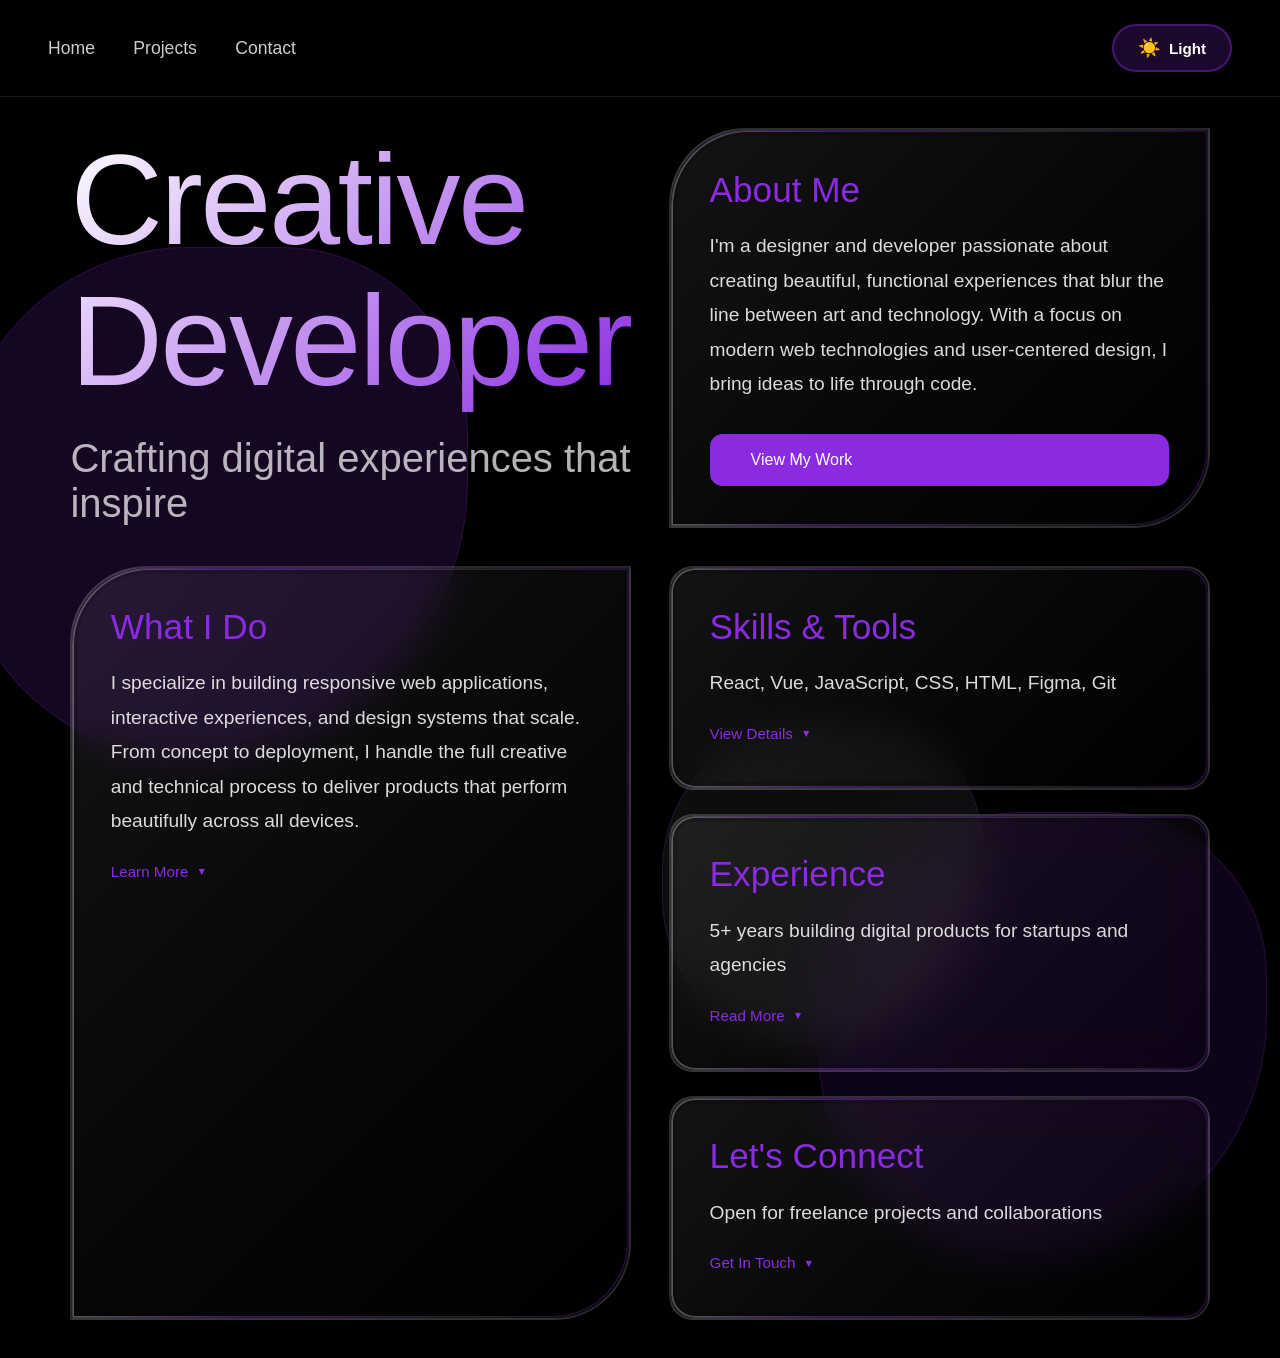
==== index.html @ 884b03e9 "Updates on contact page" ====
<!DOCTYPE html>
<html lang="en">
<head>
    <meta charset="UTF-8">
    <meta name="viewport" content="width=device-width, initial-scale=1.0">
    <title>Home - Portfolio</title>
    <link rel="stylesheet" href="content/style.css">
</head>
<body>
    <!-- Navigation Bar -->
    <nav>
        <div class="nav-container">
            <ul class="nav-links">
                <li><a href="./index.html">Home</a></li>
                <li><a href="./projects.html">Projects</a></li>
                <li><a href="./contact.html">Contact</a></li>
            </ul>
            <button class="mode-toggle" onclick="toggleMode()">
                <span class="mode-icon" id="mode-icon">☀️</span>
                <span id="mode-text">Light</span>
            </button>
        </div>
    </nav>

    <!-- Main Container -->
    <div class="container">
        <section class="hero">
            <!-- Animated Glass Blobs -->
            <div class="glass-blob blob-1"></div>
            <div class="glass-blob blob-2"></div>
            <div class="glass-blob blob-3"></div>

            <!-- Home Content Grid -->
            <div class="content">
                <!-- Top Left: Title Section -->
                <div class="title-section">
                    <h1>Creative Developer</h1>
                    <p class="subtitle">Crafting digital experiences that inspire</p>
                </div>

                <!-- Top Right: About Card -->
                <div class="glass-card card-1">
                    <h3>About Me</h3>
                    <p>I'm a designer and developer passionate about creating beautiful, functional experiences that blur the line between art and technology. With a focus on modern web technologies and user-centered design, I bring ideas to life through code.</p>
                    <a href="/projects.html" class="cta-button">View My Work</a>
                </div>

                <!-- Bottom Left: What I Do Card -->
                <div class="glass-card card-2">
                    <h3>What I Do</h3>
                    <p>I specialize in building responsive web applications, interactive experiences, and design systems that scale. From concept to deployment, I handle the full creative and technical process to deliver products that perform beautifully across all devices.</p>
                    <button class="dropdown-toggle" onclick="toggleDropdown(this)">Learn More</button>
                    <div class="dropdown-content">
                        <p>My approach combines cutting-edge frontend frameworks, performance optimization, and accessibility best practices. I work with React, Vue, and vanilla JavaScript to create experiences that are both delightful and maintainable.</p>
                    </div>
                </div>

                <!-- Bottom Right: Stacked Cards -->
                <div class="card-stack">
                    <!-- Skills Card -->
                    <div class="glass-card">
                        <h3>Skills & Tools</h3>
                        <p>React, Vue, JavaScript, CSS, HTML, Figma, Git</p>
                        <button class="dropdown-toggle" onclick="toggleDropdown(this)">View Details</button>
                        <div class="dropdown-content">
                            <p>I'm proficient in modern JavaScript frameworks, responsive design, animation libraries, version control, and design tools. I stay current with web standards and continuously explore emerging technologies to deliver cutting-edge solutions.</p>
                        </div>
                    </div>

                    <!-- Experience Card -->
                    <div class="glass-card">
                        <h3>Experience</h3>
                        <p>5+ years building digital products for startups and agencies</p>
                        <button class="dropdown-toggle" onclick="toggleDropdown(this)">Read More</button>
                        <div class="dropdown-content">
                            <p>I've collaborated with cross-functional teams to ship products used by thousands of users. My experience spans e-commerce platforms, SaaS applications, marketing websites, and interactive installations.</p>
                        </div>
                    </div>

                    <!-- Connect Card -->
                    <div class="glass-card">
                        <h3>Let's Connect</h3>
                        <p>Open for freelance projects and collaborations</p>
                        <button class="dropdown-toggle" onclick="toggleDropdown(this)">Get In Touch</button>
                        <div class="dropdown-content">
                            <p>Whether you have a project in mind, need consulting, or just want to chat about web development and design, I'd love to hear from you. Drop me a message and let's create something amazing together.</p>
                        </div>
                    </div>
                </div>
            </div>
        </section>
    </div>

    <!-- JavaScript -->
    <script>
        // Dropdown toggle functionality
        function toggleDropdown(button) {
            button.classList.toggle('active');
            button.nextElementSibling.classList.toggle('active');
        }

        // Light/Dark mode toggle
        function toggleMode() {
            document.body.classList.toggle('light-mode');
            const modeText = document.getElementById('mode-text');
            const modeIcon = document.getElementById('mode-icon');
            
            if (document.body.classList.contains('light-mode')) {
                modeText.textContent = 'Dark';
                modeIcon.textContent = '🌙';
            } else {
                modeText.textContent = 'Light';
                modeIcon.textContent = '☀️';
            }
        }
    </script>
</body>
</html>
---- content/style.css ----
/* ===================================
   PORTFOLIO GLASS EFFECT STYLESHEET
   Created: January 2026
   =================================== */

/* ===================================
   1. RESET & BASE STYLES
   =================================== */

* {
    margin: 0;
    padding: 0;
    box-sizing: border-box;
}

body {
    font-family: -apple-system, BlinkMacSystemFont, 'Segoe UI', sans-serif;
    background: #000;
    color: #fff;
    overflow-x: hidden;
    min-height: 100vh;
    transition: background 0.3s ease, color 0.3s ease;
}

body.light-mode {
    background: #f5f5f5;
    color: #1a1a1a;
}

/* ===================================
   2. NAVIGATION BAR (SHARED)
   =================================== */

nav {
    position: fixed;
    top: 0;
    left: 0;
    right: 0;
    z-index: 1000;
    background: rgba(0, 0, 0, 0.8);
    backdrop-filter: blur(20px);
    -webkit-backdrop-filter: blur(20px);
    border-bottom: 1px solid rgba(255, 255, 255, 0.1);
    padding: clamp(0.8rem, 2vw, 1.5rem) clamp(1.5rem, 4vw, 3rem);
    transition: all 0.3s ease;
}

body.light-mode nav {
    background: rgba(255, 255, 255, 0.9);
    border-bottom: 1px solid rgba(0, 0, 0, 0.1);
}

.nav-container {
    max-width: 1400px;
    margin: 0 auto;
    display: flex;
    justify-content: space-between;
    align-items: center;
}

.nav-links {
    display: flex;
    gap: clamp(1.5rem, 3vw, 3rem);
    list-style: none;
}

.nav-links a {
    color: rgba(255, 255, 255, 0.8);
    text-decoration: none;
    font-size: clamp(0.9rem, 1.5vw, 1.1rem);
    font-weight: 500;
    position: relative;
    transition: color 0.3s ease;
}

body.light-mode .nav-links a {
    color: rgba(0, 0, 0, 0.7);
}

.nav-links a:hover {
    color: #fff;
}

body.light-mode .nav-links a:hover {
    color: #8a2be2;
}

/* Nav Link Underline Effect */
.nav-links a::after {
    content: '';
    position: absolute;
    bottom: -5px;
    left: 0;
    width: 0;
    height: 2px;
    background: #8a2be2;
    transition: width 0.3s ease;
}

.nav-links a:hover::after,
.nav-links a.active::after {
    width: 100%;

}

/*.nav-links a.active {
    background: #8a2be2;
    
}*/

/* Mode Toggle Button */
.mode-toggle {
    background: rgba(138, 43, 226, 0.2);
    border: 2px solid rgba(138, 43, 226, 0.4);
    color: #fff;
    padding: clamp(0.5rem, 1.2vw, 0.7rem) clamp(1rem, 2.5vw, 1.5rem);
    border-radius: clamp(1.5rem, 3vw, 2rem);
    cursor: pointer;
    font-size: clamp(0.85rem, 1.3vw, 0.95rem);
    font-weight: 600;
    transition: all 0.3s ease;
    display: flex;
    align-items: center;
    gap: 0.5rem;
}

body.light-mode .mode-toggle {
    background: rgba(138, 43, 226, 0.15);
    border: 2px solid rgba(138, 43, 226, 0.3);
    color: #1a1a1a;
}

.mode-toggle:hover {
    background: #8a2be2;
    border-color: #8a2be2;
    color: #fff;
    transform: scale(1.05);
    box-shadow: 0 4px 15px rgba(138, 43, 226, 0.4);
}

body.light-mode .mode-toggle:hover {
    color: #fff;
}

.mode-icon {
    font-size: 1.2em;
}

/* ===================================
   3. CONTAINER & LAYOUT (SHARED)
   =================================== */

.container {
    max-width: 95vw;
    margin: 0 auto;
    padding: 3vw;
    padding-top: clamp(5rem, 10vw, 8rem);
}

.hero {
    position: relative;
    min-height: 100vh;
    display: flex;
    align-items: center;
    justify-content: center;
}

/* ===================================
   4. GLASS BLOBS (SHARED BACKGROUND)
   =================================== */

.glass-blob {
    position: absolute;
    background: rgba(138, 43, 226, 0.15);
    backdrop-filter: blur(40px);
    -webkit-backdrop-filter: blur(40px);
    border: 1px solid rgba(138, 43, 226, 0.2);
    border-radius: 50% 40% 60% 50%;
    animation: morph 20s ease-in-out infinite;
    z-index: 1;
    transition: background 0.3s ease;
}

body.light-mode .glass-blob {
    background: rgba(138, 43, 226, 0.08);
    border: 1px solid rgba(138, 43, 226, 0.15);
}

.blob-1 {
    width: 40vw;
    height: 40vw;
    top: 10%;
    left: -10%;
    animation-delay: 0s;
}

.blob-2 {
    width: 35vw;
    height: 35vw;
    bottom: 5%;
    right: -5%;
    animation-delay: -7s;
    background: rgba(138, 43, 226, 0.1);
}

.blob-3 {
    width: 25vw;
    height: 25vw;
    top: 50%;
    right: 20%;
    animation-delay: -14s;
    background: rgba(255, 255, 255, 0.05);
}

@keyframes morph {

    0%,
    100% {
        border-radius: 50% 40% 60% 50%;
        transform: translate(0, 0) rotate(0deg);
    }

    25% {
        border-radius: 40% 60% 50% 60%;
        transform: translate(2vw, 2vh) rotate(90deg);
    }

    50% {
        border-radius: 60% 50% 40% 50%;
        transform: translate(-2vw, 2vh) rotate(180deg);
    }

    75% {
        border-radius: 50% 60% 50% 40%;
        transform: translate(-2vw, -2vh) rotate(270deg);
    }
}

/* ===================================
   5. INDEX PAGE SPECIFIC STYLES
   =================================== */

/* Grid Layout for Home Content */
.content {
    position: relative;
    z-index: 10;
    display: grid;
    grid-template-columns: 1fr 1fr;
    grid-template-rows: auto auto;
    gap: clamp(1.5rem, 3vw, 3rem);
    width: 100%;
    max-width: 1400px;
}

/* Title Section */
.title-section {
    grid-column: 1;
    grid-row: 1;
    display: flex;
    flex-direction: column;
    justify-content: center;
}

h1 {
    font-size: clamp(3.5rem, 10vw, 8rem);
    font-weight: 300;
    letter-spacing: -0.02em;
    margin-bottom: 1.5rem;
    background: linear-gradient(135deg, #fff 0%, #8a2be2 100%);
    -webkit-background-clip: text;
    -webkit-text-fill-color: transparent;
    background-clip: text;
    line-height: 1.1;
}

body.light-mode h1 {
    background: linear-gradient(135deg, #1a1a1a 0%, #8a2be2 100%);
    -webkit-background-clip: text;
    -webkit-text-fill-color: transparent;
    background-clip: text;
}

.subtitle {
    font-size: clamp(1.3rem, 3.5vw, 2.5rem);
    font-weight: 300;
    color: rgba(255, 255, 255, 0.7);
}

body.light-mode .subtitle {
    color: rgba(0, 0, 0, 0.6);
}

/* Card Positioning */
.card-1 {
    grid-column: 2;
    grid-row: 1 / 2;
    min-height: 400px;
    display: flex;
    flex-direction: column;
    justify-content: center;
}

.card-2 {
    grid-column: 1;
    grid-row: 2;
}

.card-stack {
    grid-column: 2;
    grid-row: 2;
    display: flex;
    flex-direction: column;
    gap: clamp(1rem, 2vw, 1.5rem);
}

/* Glass Card Styles */
.glass-card {
    background: linear-gradient(135deg,
            rgba(255, 255, 255, 0.08) 0%,
            rgba(255, 255, 255, 0.03) 50%,
            rgba(255, 255, 255, 0) 100%);
    backdrop-filter: blur(20px);
    -webkit-backdrop-filter: blur(20px);
    border: 2px solid rgba(255, 255, 255, 0.15);
    border-radius: clamp(1rem, 2vw, 1.5rem);
    padding: clamp(1.5rem, 3vw, 2.5rem);
    transition: all 0.3s ease;
    position: relative;
    overflow: hidden;
    box-shadow: inset 0 0 0 6px rgba(0, 0, 0, 0.15);
}

body.light-mode .glass-card {
    background: linear-gradient(135deg,
            rgba(0, 0, 0, 0.08) 0%,
            rgba(0, 0, 0, 0.03) 50%,
            rgba(0, 0, 0, 0) 100%);
    border: 2px solid rgba(0, 0, 0, 0.15);
    box-shadow: inset 0 0 0 6px rgba(255, 255, 255, 0.3);
}

/* Animated Border Effect */
.glass-card::before {
    content: '';
    position: absolute;
    inset: 0;
    border-radius: inherit;
    padding: 2px;
    background: linear-gradient(90deg,
            rgba(255, 255, 255, 0.5) 0%,
            rgba(138, 43, 226, 0.7) 15%,
            rgba(255, 255, 255, 0.2) 35%,
            rgba(138, 43, 226, 0.4) 50%,
            rgba(255, 255, 255, 0.1) 65%,
            rgba(138, 43, 226, 0.6) 85%,
            rgba(255, 255, 255, 0.5) 100%);
    background-size: 200% 100%;
    -webkit-mask:
        linear-gradient(#fff 0 0) content-box,
        linear-gradient(#fff 0 0);
    -webkit-mask-composite: xor;
    mask-composite: exclude;
    animation: borderMove 3s linear infinite, borderSmirk 4s ease-in-out infinite;
    opacity: 0.7;
    filter: blur(1px);
}

@keyframes borderMove {
    0% {
        background-position: 0% 0%;
    }

    100% {
        background-position: 200% 0%;
    }
}

@keyframes borderSmirk {

    0%,
    100% {
        opacity: 0.7;
        transform: scale(1);
    }

    50% {
        opacity: 0.9;
        transform: scale(1.005);
    }
}

/* Special Border Radius for Card 1 & 2 */
.card-1,
.card-2 {
    border-radius: 0;
}

.card-1 {
    border-top-left-radius: clamp(3rem, 6vw, 5rem);
    border-bottom-right-radius: clamp(3rem, 6vw, 5rem);
}

.card-2 {
    border-top-left-radius: clamp(3rem, 6vw, 5rem);
    border-bottom-right-radius: clamp(3rem, 6vw, 5rem);
}

.glass-card:hover {
    background: linear-gradient(135deg,
            rgba(255, 255, 255, 0.1) 0%,
            rgba(255, 255, 255, 0.05) 50%,
            rgba(255, 255, 255, 0.02) 100%);
    border-color: rgba(138, 43, 226, 0.4);
    transform: translateY(-2px);
}

.glass-card h3 {
    font-size: clamp(1.4rem, 3vw, 2.2rem);
    font-weight: 500;
    margin-bottom: 1.2rem;
    color: #8a2be2;
    position: relative;
    z-index: 1;
}

.glass-card p {
    font-size: clamp(1rem, 2vw, 1.2rem);
    line-height: 1.8;
    color: rgba(255, 255, 255, 0.85);
    margin-bottom: 1rem;
    position: relative;
    z-index: 1;
}

body.light-mode .glass-card p {
    color: rgba(0, 0, 0, 0.75);
}

/* Dropdown Toggle */
.dropdown-toggle {
    background: none;
    border: none;
    color: #8a2be2;
    cursor: pointer;
    font-size: clamp(0.85rem, 1.6vw, 0.95rem);
    font-weight: 500;
    padding: 0.5rem 0;
    display: flex;
    align-items: center;
    gap: 0.5rem;
    transition: all 0.3s ease;
}

.dropdown-toggle:hover {
    color: #fff;
}

.dropdown-toggle::after {
    content: '▼';
    font-size: 0.7em;
    transition: transform 0.3s ease;
}

.dropdown-toggle.active::after {
    transform: rotate(180deg);
}

/* Dropdown Content */
.dropdown-content {
    max-height: 0;
    overflow: hidden;
    transition: max-height 0.3s ease;
}

.dropdown-content.active {
    max-height: 500px;
}

.dropdown-content p {
    margin-top: 1rem;
    padding-top: 1rem;
    border-top: 1px solid rgba(255, 255, 255, 0.1);
    font-size: clamp(0.85rem, 1.6vw, 0.95rem);
}

/* CTA Button */
.cta-button {
    display: inline-block;
    padding: clamp(0.8rem, 2vw, 1rem) clamp(1.5rem, 4vw, 2.5rem);
    background: #8a2be2;
    color: #fff;
    text-decoration: none;
    border-radius: clamp(0.5rem, 1.5vw, 0.8rem);
    font-size: clamp(0.9rem, 1.8vw, 1rem);
    font-weight: 500;
    transition: all 0.3s ease;
    border: 1px solid rgba(138, 43, 226, 0.5);
    margin-top: 1rem;
}

.cta-button:hover {
    background: rgba(138, 43, 226, 0.8);
    transform: translateY(-2px);
    box-shadow: 0 10px 30px rgba(138, 43, 226, 0.3);
}

/* Staggered Animations */
.content>* {
    animation: fadeInUp 1s ease-out backwards;
}

.title-section {
    animation-delay: 0.2s;
}

.card-1 {
    animation-delay: 0.4s;
}

.card-2 {
    animation-delay: 0.6s;
}

.card-stack {
    animation-delay: 0.8s;
}

@keyframes fadeInUp {
    from {
        opacity: 0;
        transform: translateY(30px);
    }

    to {
        opacity: 1;
        transform: translateY(0);
    }
}

/* ===================================
   6. PROJECTS PAGE SPECIFIC STYLES
   =================================== */

.page-content {
    position: relative;
    z-index: 10;
    text-align: center;
    min-height: 80vh;
    display: flex;
    align-items: center;
    justify-content: center;
}

.page-content h2 {
    font-size: clamp(3rem, 8vw, 6rem);
    font-weight: 300;
    background: linear-gradient(135deg, #fff 0%, #8a2be2 100%);
    -webkit-background-clip: text;
    -webkit-text-fill-color: transparent;
    background-clip: text;
}

body.light-mode .page-content h2 {
    background: linear-gradient(135deg, #1a1a1a 0%, #8a2be2 100%);
    -webkit-background-clip: text;
    -webkit-text-fill-color: transparent;
    background-clip: text;
}

/* ===================================
   7. CONTACT PAGE SPECIFIC STYLES
   =================================== */
/* ===================================
   7. CONTACT PAGE SPECIFIC STYLES
   =================================== */

/* Contact Page Layout */
.page-content {
    position: relative;
    z-index: 10;
    width: 100%;
    max-width: 1200px;
}

/* Hide default "Coming Soon" when carousel is present */
.page-content h2 {
    font-size: clamp(3rem, 8vw, 6rem);
    font-weight: 300;
    background: linear-gradient(135deg, #fff 0%, #8a2be2 100%);
    -webkit-background-clip: text;
    -webkit-text-fill-color: transparent;
    background-clip: text;
    margin-bottom: 4rem;
}

body.light-mode .page-content h2 {
    background: linear-gradient(135deg, #1a1a1a 0%, #8a2be2 100%);
    -webkit-background-clip: text;
    -webkit-text-fill-color: transparent;
    background-clip: text;
}

/* Carousel Container */
.carousel {
    position: relative;
    width: 100%;
    max-width: 800px;
    height: clamp(400px, 50vh, 500px);
    margin: 0 auto;
    display: flex;
    align-items: center;
    justify-content: center;
}

/* Circular Icon Containers - Arranged in Circle */
.carousel>div[class^="contact-icon-"] {
    position: absolute;
    width: clamp(80px, 12vw, 120px);
    height: clamp(80px, 12vw, 120px);
    border-radius: 50%;
    cursor: pointer;
    transition: all 0.4s cubic-bezier(0.4, 0, 0.2, 1);
    z-index: 10;
}

/* Individual Icon Positions (Circular Layout) */
.contact-icon-github {
    top: 0;
    left: 50%;
    transform: translate(-50%, 0);
}

.contact-icon-instagram {
    top: 20%;
    right: 10%;
    transform: translate(0, 0);
}

.contact-icon-linkedin {
    bottom: 20%;
    right: 10%;
    transform: translate(0, 0);
}

.contact-icon-contact {
    bottom: 0;
    left: 50%;
    transform: translate(-50%, 0);
}

.contact-icon-gmail {
    top: 20%;
    left: 10%;
    transform: translate(0, 0);
}

/* Glass Circle for Each Icon */
.contact-icon-github,
.contact-icon-instagram,
.contact-icon-linkedin,
.contact-icon-contact,
.contact-icon-gmail {
    background: linear-gradient(135deg,
            rgba(255, 255, 255, 0.1) 0%,
            rgba(255, 255, 255, 0.05) 50%,
            rgba(255, 255, 255, 0) 100%);
    backdrop-filter: blur(20px);
    -webkit-backdrop-filter: blur(20px);
    border: 2px solid rgba(255, 255, 255, 0.2);
    box-shadow:
        inset 0 0 0 3px rgba(0, 0, 0, 0.1),
        0 8px 32px rgba(138, 43, 226, 0.2);
    display: flex;
    align-items: center;
    justify-content: center;
    font-size: clamp(2rem, 4vw, 3rem);
    position: relative;
    overflow: visible;
}

body.light-mode .contact-icon-github,
body.light-mode .contact-icon-instagram,
body.light-mode .contact-icon-linkedin,
body.light-mode .contact-icon-contact,
body.light-mode .contact-icon-gmail {
    background: linear-gradient(135deg,
            rgba(0, 0, 0, 0.1) 0%,
            rgba(0, 0, 0, 0.05) 50%,
            rgba(0, 0, 0, 0) 100%);
    border: 2px solid rgba(0, 0, 0, 0.2);
    box-shadow:
        inset 0 0 0 3px rgba(255, 255, 255, 0.3),
        0 8px 32px rgba(138, 43, 226, 0.15);
}

/* Animated Border for Icons */
.contact-icon-github::before,
.contact-icon-instagram::before,
.contact-icon-linkedin::before,
.contact-icon-contact::before,
.contact-icon-gmail::before {
    content: '';
    position: absolute;
    inset: -2px;
    border-radius: 50%;
    padding: 2px;
    background: linear-gradient(90deg,
            rgba(255, 255, 255, 0.5) 0%,
            rgba(138, 43, 226, 0.8) 25%,
            rgba(255, 255, 255, 0.3) 50%,
            rgba(138, 43, 226, 0.8) 75%,
            rgba(255, 255, 255, 0.5) 100%);
    background-size: 200% 100%;
    -webkit-mask:
        linear-gradient(#fff 0 0) content-box,
        linear-gradient(#fff 0 0);
    -webkit-mask-composite: xor;
    mask-composite: exclude;
    animation: borderMove 3s linear infinite;
    opacity: 0;
    transition: opacity 0.3s ease;
}

/* Show animated border on hover */
.contact-icon-github:hover::before,
.contact-icon-instagram:hover::before,
.contact-icon-linkedin:hover::before,
.contact-icon-contact:hover::before,
.contact-icon-gmail:hover::before {
    opacity: 1;
}

/* Hover Effects */
.contact-icon-github:hover,
.contact-icon-instagram:hover,
.contact-icon-linkedin:hover,
.contact-icon-contact:hover,
.contact-icon-gmail:hover {
    transform: translate(-50%, 0) scale(1.15);
    box-shadow:
        inset 0 0 0 3px rgba(0, 0, 0, 0.15),
        0 12px 48px rgba(138, 43, 226, 0.4);
}

.contact-icon-instagram:hover,
.contact-icon-linkedin:hover,
.contact-icon-gmail:hover {
    transform: scale(1.15);
}

/* Active/Expanded State */
.contact-icon-github.active,
.contact-icon-instagram.active,
.contact-icon-linkedin.active,
.contact-icon-contact.active,
.contact-icon-gmail.active {
    transform: translate(-50%, 0) scale(1.2);
    z-index: 100;
}

.contact-icon-instagram.active,
.contact-icon-linkedin.active,
.contact-icon-gmail.active {
    transform: scale(1.2);
}

/* Fluid Blob Backgrounds */
.fluid-blob {
    position: absolute;
    border-radius: 50% 40% 60% 50%;
    filter: blur(60px);
    opacity: 0.3;
    pointer-events: none;
    animation: blobFloat 15s ease-in-out infinite;
    z-index: 0;
}

.fluid-blob.github {
    width: clamp(150px, 20vw, 250px);
    height: clamp(150px, 20vw, 250px);
    background: rgba(138, 43, 226, 0.4);
    top: -5%;
    left: 45%;
    animation-delay: 0s;
}

.fluid-blob.instagram {
    width: clamp(140px, 18vw, 220px);
    height: clamp(140px, 18vw, 220px);
    background: linear-gradient(45deg, rgba(138, 43, 226, 0.3), rgba(255, 0, 150, 0.3));
    top: 15%;
    right: 5%;
    animation-delay: -3s;
}

.fluid-blob.linkedin {
    width: clamp(140px, 18vw, 220px);
    height: clamp(140px, 18vw, 220px);
    background: rgba(0, 119, 181, 0.3);
    bottom: 15%;
    right: 5%;
    animation-delay: -6s;
}

.fluid-blob.contact {
    width: clamp(150px, 20vw, 250px);
    height: clamp(150px, 20vw, 250px);
    background: rgba(138, 43, 226, 0.4);
    bottom: -5%;
    left: 45%;
    animation-delay: -9s;
}

.fluid-blob.gmail {
    width: clamp(140px, 18vw, 220px);
    height: clamp(140px, 18vw, 220px);
    background: rgba(234, 67, 53, 0.3);
    top: 15%;
    left: 5%;
    animation-delay: -12s;
}

@keyframes blobFloat {

    0%,
    100% {
        border-radius: 50% 40% 60% 50%;
        transform: translate(0, 0) scale(1);
    }

    33% {
        border-radius: 40% 60% 50% 60%;
        transform: translate(2vw, 2vh) scale(1.1);
    }

    66% {
        border-radius: 60% 50% 40% 50%;
        transform: translate(-2vw, 1vh) scale(0.9);
    }
}

/* Contact Details Dropdown */
.contact-details {
    position: absolute;
    top: 120%;
    left: 50%;
    transform: translateX(-50%) translateY(-20px);
    background: linear-gradient(135deg,
            rgba(255, 255, 255, 0.12) 0%,
            rgba(255, 255, 255, 0.06) 50%,
            rgba(255, 255, 255, 0.02) 100%);
    backdrop-filter: blur(20px);
    -webkit-backdrop-filter: blur(20px);
    border: 2px solid rgba(255, 255, 255, 0.2);
    border-radius: clamp(1rem, 2vw, 1.5rem);
    padding: clamp(1rem, 2vw, 1.5rem);
    min-width: clamp(200px, 30vw, 300px);
    box-shadow:
        inset 0 0 0 4px rgba(0, 0, 0, 0.1),
        0 10px 40px rgba(0, 0, 0, 0.3);
    opacity: 0;
    pointer-events: none;
    transition: all 0.4s cubic-bezier(0.4, 0, 0.2, 1);
    z-index: 1000;
}

body.light-mode .contact-details {
    background: linear-gradient(135deg,
            rgba(0, 0, 0, 0.12) 0%,
            rgba(0, 0, 0, 0.06) 50%,
            rgba(0, 0, 0, 0.02) 100%);
    border: 2px solid rgba(0, 0, 0, 0.2);
    box-shadow:
        inset 0 0 0 4px rgba(255, 255, 255, 0.3),
        0 10px 40px rgba(0, 0, 0, 0.2);
}

.contact-details.active {
    opacity: 1;
    pointer-events: all;
    transform: translateX(-50%) translateY(0);
}

.contact-details h4 {
    font-size: clamp(1rem, 2vw, 1.3rem);
    color: #8a2be2;
    margin-bottom: 0.8rem;
    font-weight: 600;
}

.contact-details p {
    font-size: clamp(0.85rem, 1.5vw, 1rem);
    color: rgba(255, 255, 255, 0.8);
    margin-bottom: 0.5rem;
    word-break: break-word;
}

body.light-mode .contact-details p {
    color: rgba(0, 0, 0, 0.7);
}

.contact-details a {
    color: #8a2be2;
    text-decoration: none;
    transition: color 0.3s ease;
}

.contact-details a:hover {
    color: #fff;
}

body.light-mode .contact-details a:hover {
    color: #000;
}

/* Coming Soon State */
.contact-details.coming-soon {
    text-align: center;
}

.contact-details.coming-soon p {
    font-style: italic;
    color: rgba(255, 255, 255, 0.5);
}

body.light-mode .contact-details.coming-soon p {
    color: rgba(0, 0, 0, 0.4);
}

/* Responsive Design for Contact Page */
@media (max-width: 768px) {
    .carousel {
        height: clamp(350px, 45vh, 450px);
    }

    .contact-icon-github,
    .contact-icon-instagram,
    .contact-icon-linkedin,
    .contact-icon-contact,
    .contact-icon-gmail {
        width: clamp(70px, 15vw, 100px);
        height: clamp(70px, 15vw, 100px);
        font-size: clamp(1.5rem, 5vw, 2.5rem);
    }

    .contact-details {
        min-width: clamp(180px, 70vw, 280px);
    }

    .fluid-blob {
        filter: blur(40px);
    }
}

/* ===================================
   END OF CONTACT PAGE STYLES
   =================================== */

/* Contact page uses same .page-content styles as Projects */
/* Add custom contact styles here when building contact form */

/* ===================================
   8. RESPONSIVE DESIGN
   =================================== */

@media (max-width: 968px) {
    .content {
        grid-template-columns: 1fr;
        grid-template-rows: auto;
    }

    .title-section {
        grid-column: 1;
        grid-row: 1;
        text-align: center;
    }

    .card-1 {
        grid-column: 1;
        grid-row: 2;
    }

    .card-2 {
        grid-column: 1;
        grid-row: 3;
    }

    .card-stack {
        grid-column: 1;
        grid-row: 4;
    }

    .blob-1,
    .blob-2,
    .blob-3 {
        width: 60vw;
        height: 60vw;
    }
}

/* ===================================
   END OF STYLESHEET
   =================================== */
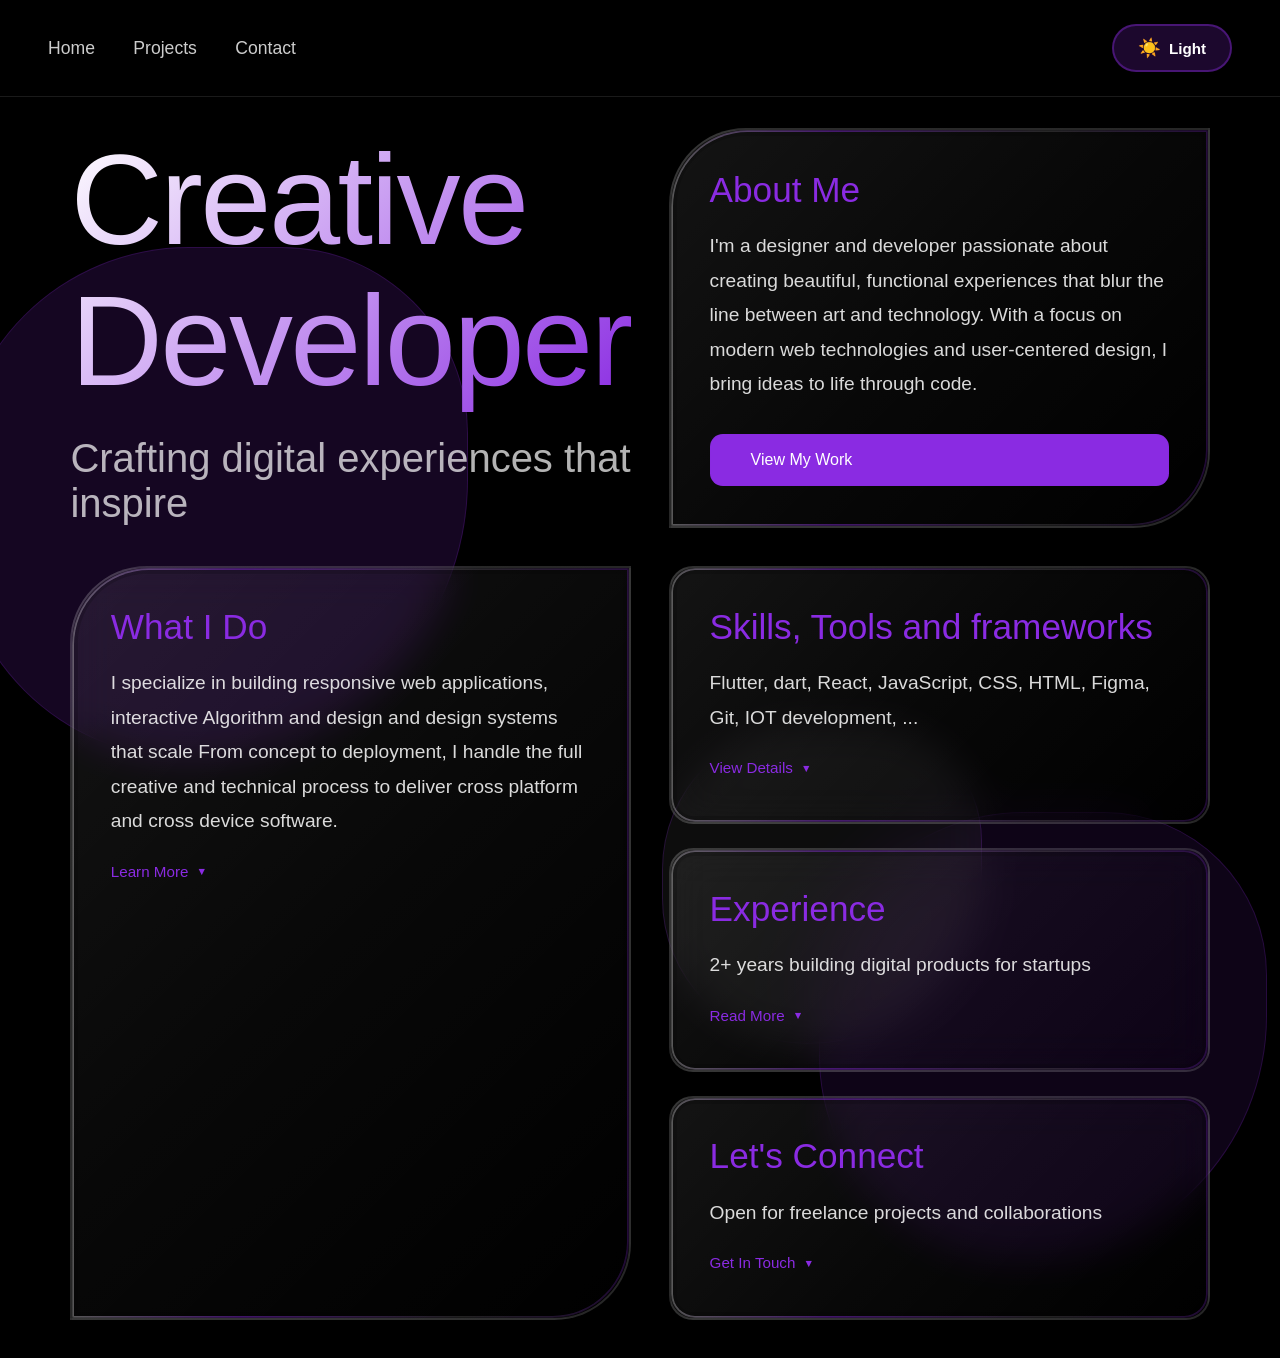
==== commit b71a829c: "rephabrish" ====
--- a/index.html
+++ b/index.html
@@ -7,7 +7,7 @@
     <link rel="stylesheet" href="content/style.css">
 </head>
 <body>
-    <!-- Navigation Bar -->
+
     <nav>
         <div class="nav-container">
             <ul class="nav-links">
@@ -22,62 +22,62 @@
         </div>
     </nav>
 
-    <!-- Main Container -->
+
     <div class="container">
         <section class="hero">
-            <!-- Animated Glass Blobs -->
+
             <div class="glass-blob blob-1"></div>
             <div class="glass-blob blob-2"></div>
             <div class="glass-blob blob-3"></div>
 
-            <!-- Home Content Grid -->
+
             <div class="content">
-                <!-- Top Left: Title Section -->
+
                 <div class="title-section">
                     <h1>Creative Developer</h1>
                     <p class="subtitle">Crafting digital experiences that inspire</p>
                 </div>
 
-                <!-- Top Right: About Card -->
+
                 <div class="glass-card card-1">
                     <h3>About Me</h3>
                     <p>I'm a designer and developer passionate about creating beautiful, functional experiences that blur the line between art and technology. With a focus on modern web technologies and user-centered design, I bring ideas to life through code.</p>
                     <a href="/projects.html" class="cta-button">View My Work</a>
                 </div>
 
-                <!-- Bottom Left: What I Do Card -->
+
                 <div class="glass-card card-2">
                     <h3>What I Do</h3>
-                    <p>I specialize in building responsive web applications, interactive experiences, and design systems that scale. From concept to deployment, I handle the full creative and technical process to deliver products that perform beautifully across all devices.</p>
+                    <p>I specialize in building responsive web applications, interactive Algorithm and design and design systems that scale From concept to deployment, I handle the full creative and technical process to deliver cross platform and cross device software.</p>
                     <button class="dropdown-toggle" onclick="toggleDropdown(this)">Learn More</button>
                     <div class="dropdown-content">
                         <p>My approach combines cutting-edge frontend frameworks, performance optimization, and accessibility best practices. I work with React, Vue, and vanilla JavaScript to create experiences that are both delightful and maintainable.</p>
                     </div>
                 </div>
 
-                <!-- Bottom Right: Stacked Cards -->
+
                 <div class="card-stack">
-                    <!-- Skills Card -->
+
                     <div class="glass-card">
-                        <h3>Skills & Tools</h3>
-                        <p>React, Vue, JavaScript, CSS, HTML, Figma, Git</p>
+                        <h3>Skills, Tools and frameworks</h3>
+                        <p>Flutter, dart, React, JavaScript, CSS, HTML, Figma, Git, IOT development, ...</p>
                         <button class="dropdown-toggle" onclick="toggleDropdown(this)">View Details</button>
                         <div class="dropdown-content">
                             <p>I'm proficient in modern JavaScript frameworks, responsive design, animation libraries, version control, and design tools. I stay current with web standards and continuously explore emerging technologies to deliver cutting-edge solutions.</p>
                         </div>
                     </div>
 
-                    <!-- Experience Card -->
+
                     <div class="glass-card">
                         <h3>Experience</h3>
-                        <p>5+ years building digital products for startups and agencies</p>
+                        <p>2+ years building digital products for startups </p>
                         <button class="dropdown-toggle" onclick="toggleDropdown(this)">Read More</button>
                         <div class="dropdown-content">
                             <p>I've collaborated with cross-functional teams to ship products used by thousands of users. My experience spans e-commerce platforms, SaaS applications, marketing websites, and interactive installations.</p>
                         </div>
                     </div>
 
-                    <!-- Connect Card -->
+
                     <div class="glass-card">
                         <h3>Let's Connect</h3>
                         <p>Open for freelance projects and collaborations</p>
@@ -91,15 +91,15 @@
         </section>
     </div>
 
-    <!-- JavaScript -->
+
     <script>
-        // Dropdown toggle functionality
+        
         function toggleDropdown(button) {
             button.classList.toggle('active');
             button.nextElementSibling.classList.toggle('active');
         }
 
-        // Light/Dark mode toggle
+        
         function toggleMode() {
             document.body.classList.toggle('light-mode');
             const modeText = document.getElementById('mode-text');
--- a/content/style.css
+++ b/content/style.css
@@ -235,6 +235,40 @@
         transform: translate(-2vw, -2vh) rotate(270deg);
     }
 }
+
+
+
+
+
+
+
+
+
+
+
+
+
+
+
+
+
+
+
+
+
+
+
+
+
+
+
+
+
+
+
+
+
+
 
 /* ===================================
    5. INDEX PAGE SPECIFIC STYLES
@@ -537,6 +571,57 @@
     }
 }
 
+
+
+
+
+
+
+
+
+
+
+
+
+
+
+
+
+
+
+
+
+
+
+
+
+
+
+
+
+
+
+
+
+
+
+
+
+
+
+
+
+
+
+
+
+
+
+
+
+
+
+
 /* ===================================
    6. PROJECTS PAGE SPECIFIC STYLES
    =================================== */
@@ -567,9 +652,49 @@
     background-clip: text;
 }
 
-/* ===================================
-   7. CONTACT PAGE SPECIFIC STYLES
-   =================================== */
+
+
+
+
+
+
+
+
+
+
+
+
+
+
+
+
+
+
+
+
+
+
+
+
+
+
+
+
+
+
+
+
+
+
+
+
+
+
+
+
+
+
+
 /* ===================================
    7. CONTACT PAGE SPECIFIC STYLES
    =================================== */
@@ -582,7 +707,6 @@
     max-width: 1200px;
 }
 
-/* Hide default "Coming Soon" when carousel is present */
 .page-content h2 {
     font-size: clamp(3rem, 8vw, 6rem);
     font-weight: 300;
@@ -591,6 +715,7 @@
     -webkit-text-fill-color: transparent;
     background-clip: text;
     margin-bottom: 4rem;
+    text-align: center;
 }
 
 body.light-mode .page-content h2 {
@@ -605,92 +730,152 @@
     position: relative;
     width: 100%;
     max-width: 800px;
-    height: clamp(400px, 50vh, 500px);
+    height: clamp(500px, 60vh, 600px);
     margin: 0 auto;
     display: flex;
     align-items: center;
     justify-content: center;
 }
 
-/* Circular Icon Containers - Arranged in Circle */
-.carousel>div[class^="contact-icon-"] {
-    position: absolute;
-    width: clamp(80px, 12vw, 120px);
-    height: clamp(80px, 12vw, 120px);
-    border-radius: 50%;
-    cursor: pointer;
-    transition: all 0.4s cubic-bezier(0.4, 0, 0.2, 1);
-    z-index: 10;
-}
-
-/* Individual Icon Positions (Circular Layout) */
-.contact-icon-github {
-    top: 0;
-    left: 50%;
-    transform: translate(-50%, 0);
-}
-
-.contact-icon-instagram {
-    top: 20%;
-    right: 10%;
-    transform: translate(0, 0);
-}
-
-.contact-icon-linkedin {
-    bottom: 20%;
-    right: 10%;
-    transform: translate(0, 0);
-}
-
-.contact-icon-contact {
-    bottom: 0;
-    left: 50%;
-    transform: translate(-50%, 0);
-}
-
-.contact-icon-gmail {
-    top: 20%;
-    left: 10%;
-    transform: translate(0, 0);
-}
-
-/* Glass Circle for Each Icon */
+/* Base Circular Icon Style */
 .contact-icon-github,
 .contact-icon-instagram,
 .contact-icon-linkedin,
 .contact-icon-contact,
 .contact-icon-gmail {
-    background: linear-gradient(135deg,
-            rgba(255, 255, 255, 0.1) 0%,
-            rgba(255, 255, 255, 0.05) 50%,
-            rgba(255, 255, 255, 0) 100%);
-    backdrop-filter: blur(20px);
-    -webkit-backdrop-filter: blur(20px);
-    border: 2px solid rgba(255, 255, 255, 0.2);
-    box-shadow:
-        inset 0 0 0 3px rgba(0, 0, 0, 0.1),
-        0 8px 32px rgba(138, 43, 226, 0.2);
+    position: absolute;
+    width: clamp(90px, 14vw, 130px);
+    height: clamp(90px, 14vw, 130px);
+    border-radius: 50%;
+    cursor: pointer;
+    transition: all 0.4s cubic-bezier(0.4, 0, 0.2, 1);
+    z-index: 10;
     display: flex;
     align-items: center;
     justify-content: center;
-    font-size: clamp(2rem, 4vw, 3rem);
-    position: relative;
-    overflow: visible;
-}
-
-body.light-mode .contact-icon-github,
-body.light-mode .contact-icon-instagram,
-body.light-mode .contact-icon-linkedin,
-body.light-mode .contact-icon-contact,
-body.light-mode .contact-icon-gmail {
-    background: linear-gradient(135deg,
-            rgba(0, 0, 0, 0.1) 0%,
-            rgba(0, 0, 0, 0.05) 50%,
-            rgba(0, 0, 0, 0) 100%);
-    border: 2px solid rgba(0, 0, 0, 0.2);
-    box-shadow:
-        inset 0 0 0 3px rgba(255, 255, 255, 0.3),
-        0 8px 32px rgba(138, 43, 226, 0.15);
+    font-size: clamp(2.5rem, 5vw, 3.5rem);
+    border: 3px solid rgba(255, 255, 255, 0.3);
+    box-shadow: 0 8px 32px rgba(0, 0, 0, 0.3);
+}
+
+/* GitHub - Dark Gray/Black */
+.contact-icon-github {
+    background: linear-gradient(135deg, 
+        rgba(36, 41, 46, 0.7) 0%,
+        rgba(36, 41, 46, 0.5) 100%
+    );
+    backdrop-filter: blur(10px);
+    -webkit-backdrop-filter: blur(10px);
+}
+
+.contact-icon-github:hover {
+    background: linear-gradient(135deg, 
+        rgba(36, 41, 46, 0.95) 0%,
+        rgba(36, 41, 46, 0.8) 100%
+    );
+    border-color: rgba(36, 41, 46, 0.8);
+}
+
+/* Instagram - Gradient (Purple/Pink/Orange) */
+.contact-icon-instagram {
+    background: linear-gradient(135deg, 
+        rgba(131, 58, 180, 0.6) 0%,
+        rgba(253, 29, 29, 0.6) 50%,
+        rgba(252, 176, 69, 0.6) 100%
+    );
+    backdrop-filter: blur(10px);
+    -webkit-backdrop-filter: blur(10px);
+}
+
+.contact-icon-instagram:hover {
+    background: linear-gradient(135deg, 
+        rgba(131, 58, 180, 0.95) 0%,
+        rgba(253, 29, 29, 0.95) 50%,
+        rgba(252, 176, 69, 0.95) 100%
+    );
+    border-color: rgba(253, 29, 29, 0.8);
+}
+
+/* LinkedIn - Blue */
+.contact-icon-linkedin {
+    background: linear-gradient(135deg, 
+        rgba(0, 119, 181, 0.7) 0%,
+        rgba(0, 119, 181, 0.5) 100%
+    );
+    backdrop-filter: blur(10px);
+    -webkit-backdrop-filter: blur(10px);
+}
+
+.contact-icon-linkedin:hover {
+    background: linear-gradient(135deg, 
+        rgba(0, 119, 181, 0.95) 0%,
+        rgba(0, 119, 181, 0.8) 100%
+    );
+    border-color: rgba(0, 119, 181, 0.8);
+}
+
+/* Phone/Contact - Green */
+.contact-icon-contact {
+    background: linear-gradient(135deg, 
+        rgba(37, 211, 102, 0.7) 0%,
+        rgba(37, 211, 102, 0.5) 100%
+    );
+    backdrop-filter: blur(10px);
+    -webkit-backdrop-filter: blur(10px);
+}
+
+.contact-icon-contact:hover {
+    background: linear-gradient(135deg, 
+        rgba(37, 211, 102, 0.95) 0%,
+        rgba(37, 211, 102, 0.8) 100%
+    );
+    border-color: rgba(37, 211, 102, 0.8);
+}
+
+/* Gmail - Red */
+.contact-icon-gmail {
+    background: linear-gradient(135deg, 
+        rgba(234, 67, 53, 0.7) 0%,
+        rgba(234, 67, 53, 0.5) 100%
+    );
+    backdrop-filter: blur(10px);
+    -webkit-backdrop-filter: blur(10px);
+}
+
+.contact-icon-gmail:hover {
+    background: linear-gradient(135deg, 
+        rgba(234, 67, 53, 0.95) 0%,
+        rgba(234, 67, 53, 0.8) 100%
+    );
+    border-color: rgba(234, 67, 53, 0.8);
+}
+
+/* Icon Positions (More Spacing) */
+.contact-icon-github {
+    top: 5%;
+    left: 50%;
+    transform: translate(-50%, 0);
+}
+
+.contact-icon-instagram {
+    top: 25%;
+    right: 8%;
+}
+
+.contact-icon-linkedin {
+    bottom: 25%;
+    right: 8%;
+}
+
+.contact-icon-contact {
+    bottom: 5%;
+    left: 50%;
+    transform: translate(-50%, 0);
+}
+
+.contact-icon-gmail {
+    top: 25%;
+    left: 8%;
 }
 
 /* Animated Border for Icons */
@@ -701,18 +886,19 @@
 .contact-icon-gmail::before {
     content: '';
     position: absolute;
-    inset: -2px;
+    inset: -3px;
     border-radius: 50%;
-    padding: 2px;
-    background: linear-gradient(90deg,
-            rgba(255, 255, 255, 0.5) 0%,
-            rgba(138, 43, 226, 0.8) 25%,
-            rgba(255, 255, 255, 0.3) 50%,
-            rgba(138, 43, 226, 0.8) 75%,
-            rgba(255, 255, 255, 0.5) 100%);
+    padding: 3px;
+    background: linear-gradient(90deg, 
+        rgba(255, 255, 255, 0.6) 0%,
+        rgba(138, 43, 226, 0.9) 25%,
+        rgba(255, 255, 255, 0.4) 50%,
+        rgba(138, 43, 226, 0.9) 75%,
+        rgba(255, 255, 255, 0.6) 100%
+    );
     background-size: 200% 100%;
-    -webkit-mask:
-        linear-gradient(#fff 0 0) content-box,
+    -webkit-mask: 
+        linear-gradient(#fff 0 0) content-box, 
         linear-gradient(#fff 0 0);
     -webkit-mask-composite: xor;
     mask-composite: exclude;
@@ -732,147 +918,139 @@
 
 /* Hover Effects */
 .contact-icon-github:hover,
-.contact-icon-instagram:hover,
-.contact-icon-linkedin:hover,
-.contact-icon-contact:hover,
-.contact-icon-gmail:hover {
-    transform: translate(-50%, 0) scale(1.15);
-    box-shadow:
-        inset 0 0 0 3px rgba(0, 0, 0, 0.15),
-        0 12px 48px rgba(138, 43, 226, 0.4);
+.contact-icon-contact:hover {
+    transform: translate(-50%, 0) scale(1.1);
+    box-shadow: 0 12px 48px rgba(0, 0, 0, 0.5);
 }
 
 .contact-icon-instagram:hover,
 .contact-icon-linkedin:hover,
 .contact-icon-gmail:hover {
-    transform: scale(1.15);
+    transform: scale(1.1);
+    box-shadow: 0 12px 48px rgba(0, 0, 0, 0.5);
 }
 
 /* Active/Expanded State */
 .contact-icon-github.active,
-.contact-icon-instagram.active,
-.contact-icon-linkedin.active,
-.contact-icon-contact.active,
-.contact-icon-gmail.active {
-    transform: translate(-50%, 0) scale(1.2);
-    z-index: 100;
+.contact-icon-contact.active {
+    transform: translate(-50%, 0) scale(1.15);
+    z-index: 1000;
 }
 
 .contact-icon-instagram.active,
 .contact-icon-linkedin.active,
 .contact-icon-gmail.active {
-    transform: scale(1.2);
+    transform: scale(1.15);
+    z-index: 1000;
 }
 
 /* Fluid Blob Backgrounds */
 .fluid-blob {
     position: absolute;
     border-radius: 50% 40% 60% 50%;
-    filter: blur(60px);
-    opacity: 0.3;
+    filter: blur(70px);
+    opacity: 0.25;
     pointer-events: none;
     animation: blobFloat 15s ease-in-out infinite;
     z-index: 0;
 }
 
 .fluid-blob.github {
-    width: clamp(150px, 20vw, 250px);
-    height: clamp(150px, 20vw, 250px);
-    background: rgba(138, 43, 226, 0.4);
-    top: -5%;
+    width: clamp(180px, 22vw, 280px);
+    height: clamp(180px, 22vw, 280px);
+    background: rgba(36, 41, 46, 0.4);
+    top: 0%;
     left: 45%;
     animation-delay: 0s;
 }
 
 .fluid-blob.instagram {
-    width: clamp(140px, 18vw, 220px);
-    height: clamp(140px, 18vw, 220px);
-    background: linear-gradient(45deg, rgba(138, 43, 226, 0.3), rgba(255, 0, 150, 0.3));
-    top: 15%;
-    right: 5%;
+    width: clamp(170px, 20vw, 250px);
+    height: clamp(170px, 20vw, 250px);
+    background: linear-gradient(45deg, rgba(131, 58, 180, 0.4), rgba(253, 29, 29, 0.4));
+    top: 20%;
+    right: 3%;
     animation-delay: -3s;
 }
 
 .fluid-blob.linkedin {
-    width: clamp(140px, 18vw, 220px);
-    height: clamp(140px, 18vw, 220px);
-    background: rgba(0, 119, 181, 0.3);
-    bottom: 15%;
-    right: 5%;
+    width: clamp(170px, 20vw, 250px);
+    height: clamp(170px, 20vw, 250px);
+    background: rgba(0, 119, 181, 0.4);
+    bottom: 20%;
+    right: 3%;
     animation-delay: -6s;
 }
 
 .fluid-blob.contact {
-    width: clamp(150px, 20vw, 250px);
-    height: clamp(150px, 20vw, 250px);
-    background: rgba(138, 43, 226, 0.4);
-    bottom: -5%;
+    width: clamp(180px, 22vw, 280px);
+    height: clamp(180px, 22vw, 280px);
+    background: rgba(37, 211, 102, 0.4);
+    bottom: 0%;
     left: 45%;
     animation-delay: -9s;
 }
 
 .fluid-blob.gmail {
-    width: clamp(140px, 18vw, 220px);
-    height: clamp(140px, 18vw, 220px);
-    background: rgba(234, 67, 53, 0.3);
-    top: 15%;
-    left: 5%;
+    width: clamp(170px, 20vw, 250px);
+    height: clamp(170px, 20vw, 250px);
+    background: rgba(234, 67, 53, 0.4);
+    top: 20%;
+    left: 3%;
     animation-delay: -12s;
 }
 
 @keyframes blobFloat {
-
-    0%,
-    100% {
+    0%, 100% {
         border-radius: 50% 40% 60% 50%;
         transform: translate(0, 0) scale(1);
     }
-
     33% {
         border-radius: 40% 60% 50% 60%;
         transform: translate(2vw, 2vh) scale(1.1);
     }
-
     66% {
         border-radius: 60% 50% 40% 50%;
         transform: translate(-2vw, 1vh) scale(0.9);
     }
 }
 
-/* Contact Details Dropdown */
+/* Contact Details Dropdown - OVERLAYS OVER EVERYTHING */
 .contact-details {
     position: absolute;
-    top: 120%;
+    top: 130%;
     left: 50%;
     transform: translateX(-50%) translateY(-20px);
-    background: linear-gradient(135deg,
-            rgba(255, 255, 255, 0.12) 0%,
-            rgba(255, 255, 255, 0.06) 50%,
-            rgba(255, 255, 255, 0.02) 100%);
-    backdrop-filter: blur(20px);
-    -webkit-backdrop-filter: blur(20px);
-    border: 2px solid rgba(255, 255, 255, 0.2);
+    background: linear-gradient(135deg, 
+        rgba(255, 255, 255, 0.15) 0%,
+        rgba(255, 255, 255, 0.08) 50%,
+        rgba(255, 255, 255, 0.03) 100%
+    );
+    backdrop-filter: blur(25px);
+    -webkit-backdrop-filter: blur(25px);
+    border: 2px solid rgba(255, 255, 255, 0.25);
     border-radius: clamp(1rem, 2vw, 1.5rem);
-    padding: clamp(1rem, 2vw, 1.5rem);
-    min-width: clamp(200px, 30vw, 300px);
-    box-shadow:
-        inset 0 0 0 4px rgba(0, 0, 0, 0.1),
-        0 10px 40px rgba(0, 0, 0, 0.3);
+    padding: clamp(1.2rem, 2.5vw, 1.8rem);
+    min-width: clamp(220px, 35vw, 320px);
+    box-shadow: 
+        inset 0 0 0 5px rgba(0, 0, 0, 0.12),
+        0 15px 60px rgba(0, 0, 0, 0.5);
     opacity: 0;
     pointer-events: none;
     transition: all 0.4s cubic-bezier(0.4, 0, 0.2, 1);
-    z-index: 1000;
+    z-index: 2000;
 }
 
 body.light-mode .contact-details {
-    background: linear-gradient(135deg,
-            rgba(0, 0, 0, 0.12) 0%,
-            rgba(0, 0, 0, 0.06) 50%,
-            rgba(0, 0, 0, 0.02) 100%);
-    border: 2px solid rgba(0, 0, 0, 0.2);
-    box-shadow:
-        inset 0 0 0 4px rgba(255, 255, 255, 0.3),
-        0 10px 40px rgba(0, 0, 0, 0.2);
+    background: linear-gradient(135deg, 
+        rgba(0, 0, 0, 0.15) 0%,
+        rgba(0, 0, 0, 0.08) 50%,
+        rgba(0, 0, 0, 0.03) 100%
+    );
+    border: 2px solid rgba(0, 0, 0, 0.25);
+    box-shadow: 
+        inset 0 0 0 5px rgba(255, 255, 255, 0.4),
+        0 15px 60px rgba(0, 0, 0, 0.3);
 }
 
 .contact-details.active {
@@ -882,31 +1060,34 @@
 }
 
 .contact-details h4 {
-    font-size: clamp(1rem, 2vw, 1.3rem);
+    font-size: clamp(1.1rem, 2.2vw, 1.4rem);
     color: #8a2be2;
-    margin-bottom: 0.8rem;
+    margin-bottom: 0.9rem;
     font-weight: 600;
 }
 
 .contact-details p {
-    font-size: clamp(0.85rem, 1.5vw, 1rem);
-    color: rgba(255, 255, 255, 0.8);
-    margin-bottom: 0.5rem;
+    font-size: clamp(0.9rem, 1.6vw, 1.05rem);
+    color: rgba(255, 255, 255, 0.85);
+    margin-bottom: 0.6rem;
     word-break: break-word;
+    line-height: 1.6;
 }
 
 body.light-mode .contact-details p {
-    color: rgba(0, 0, 0, 0.7);
+    color: rgba(0, 0, 0, 0.75);
 }
 
 .contact-details a {
     color: #8a2be2;
     text-decoration: none;
     transition: color 0.3s ease;
+    font-weight: 500;
 }
 
 .contact-details a:hover {
     color: #fff;
+    text-decoration: underline;
 }
 
 body.light-mode .contact-details a:hover {
@@ -930,7 +1111,8 @@
 /* Responsive Design for Contact Page */
 @media (max-width: 768px) {
     .carousel {
-        height: clamp(350px, 45vh, 450px);
+        height: clamp(400px, 50vh, 500px);
+        max-width: 650px;
     }
 
     .contact-icon-github,
@@ -938,17 +1120,17 @@
     .contact-icon-linkedin,
     .contact-icon-contact,
     .contact-icon-gmail {
-        width: clamp(70px, 15vw, 100px);
-        height: clamp(70px, 15vw, 100px);
-        font-size: clamp(1.5rem, 5vw, 2.5rem);
+        width: clamp(75px, 16vw, 110px);
+        height: clamp(75px, 16vw, 110px);
+        font-size: clamp(2rem, 6vw, 2.8rem);
     }
 
     .contact-details {
-        min-width: clamp(180px, 70vw, 280px);
+        min-width: clamp(200px, 75vw, 300px);
     }
 
     .fluid-blob {
-        filter: blur(40px);
+        filter: blur(50px);
     }
 }
 
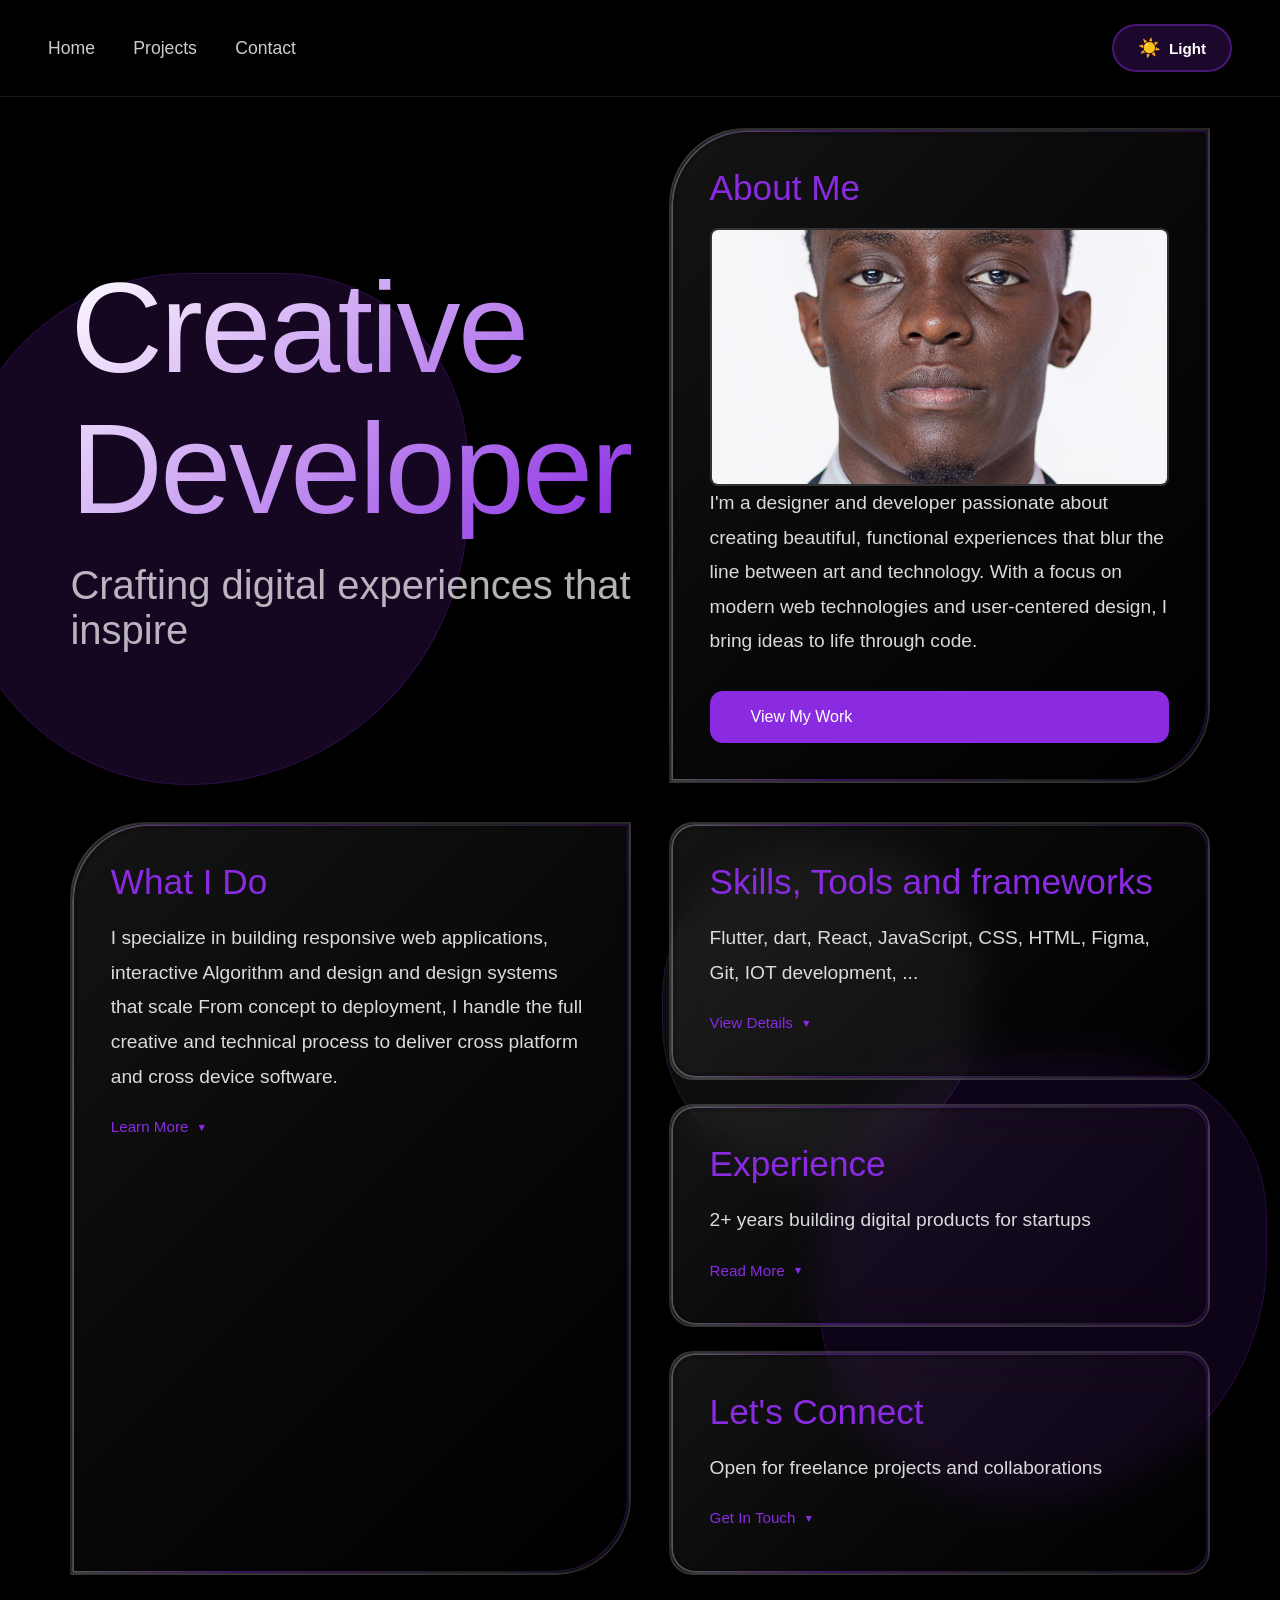
==== commit 529e7204: "adjustments" ====
--- a/index.html
+++ b/index.html
@@ -19,6 +19,7 @@
                 <span class="mode-icon" id="mode-icon">☀️</span>
                 <span id="mode-text">Light</span>
             </button>
+            
         </div>
     </nav>
 
@@ -41,9 +42,11 @@
 
                 <div class="glass-card card-1">
                     <h3>About Me</h3>
+                    <div class="img">                     <img src="/content/images/0934.jpg" alt="">      </div>
                     <p>I'm a designer and developer passionate about creating beautiful, functional experiences that blur the line between art and technology. With a focus on modern web technologies and user-centered design, I bring ideas to life through code.</p>
                     <a href="/projects.html" class="cta-button">View My Work</a>
                 </div>
+
 
 
                 <div class="glass-card card-2">
--- a/content/style.css
+++ b/content/style.css
@@ -322,6 +322,35 @@
 
 body.light-mode .subtitle {
     color: rgba(0, 0, 0, 0.6);
+}
+
+img {
+    border-radius: 8px;
+    box-shadow: 2px 2px 5px grey;
+    border: 2px solid #333;
+    width: 100%;
+    height: 100%;
+    display: block;
+    object-fit: cover;
+}
+
+.card-1 .img {
+    width: 100%;
+    aspect-ratio: 16 / 9;
+    overflow: hidden;
+    border-radius: 8px;
+}
+
+@media (max-width: 968px) {
+    .card-1 .img {
+        aspect-ratio: 4 / 3;
+    }
+}
+
+@media (max-width: 480px) {
+    .card-1 .img {
+        aspect-ratio: 1 / 1;
+    }
 }
 
 /* Card Positioning */
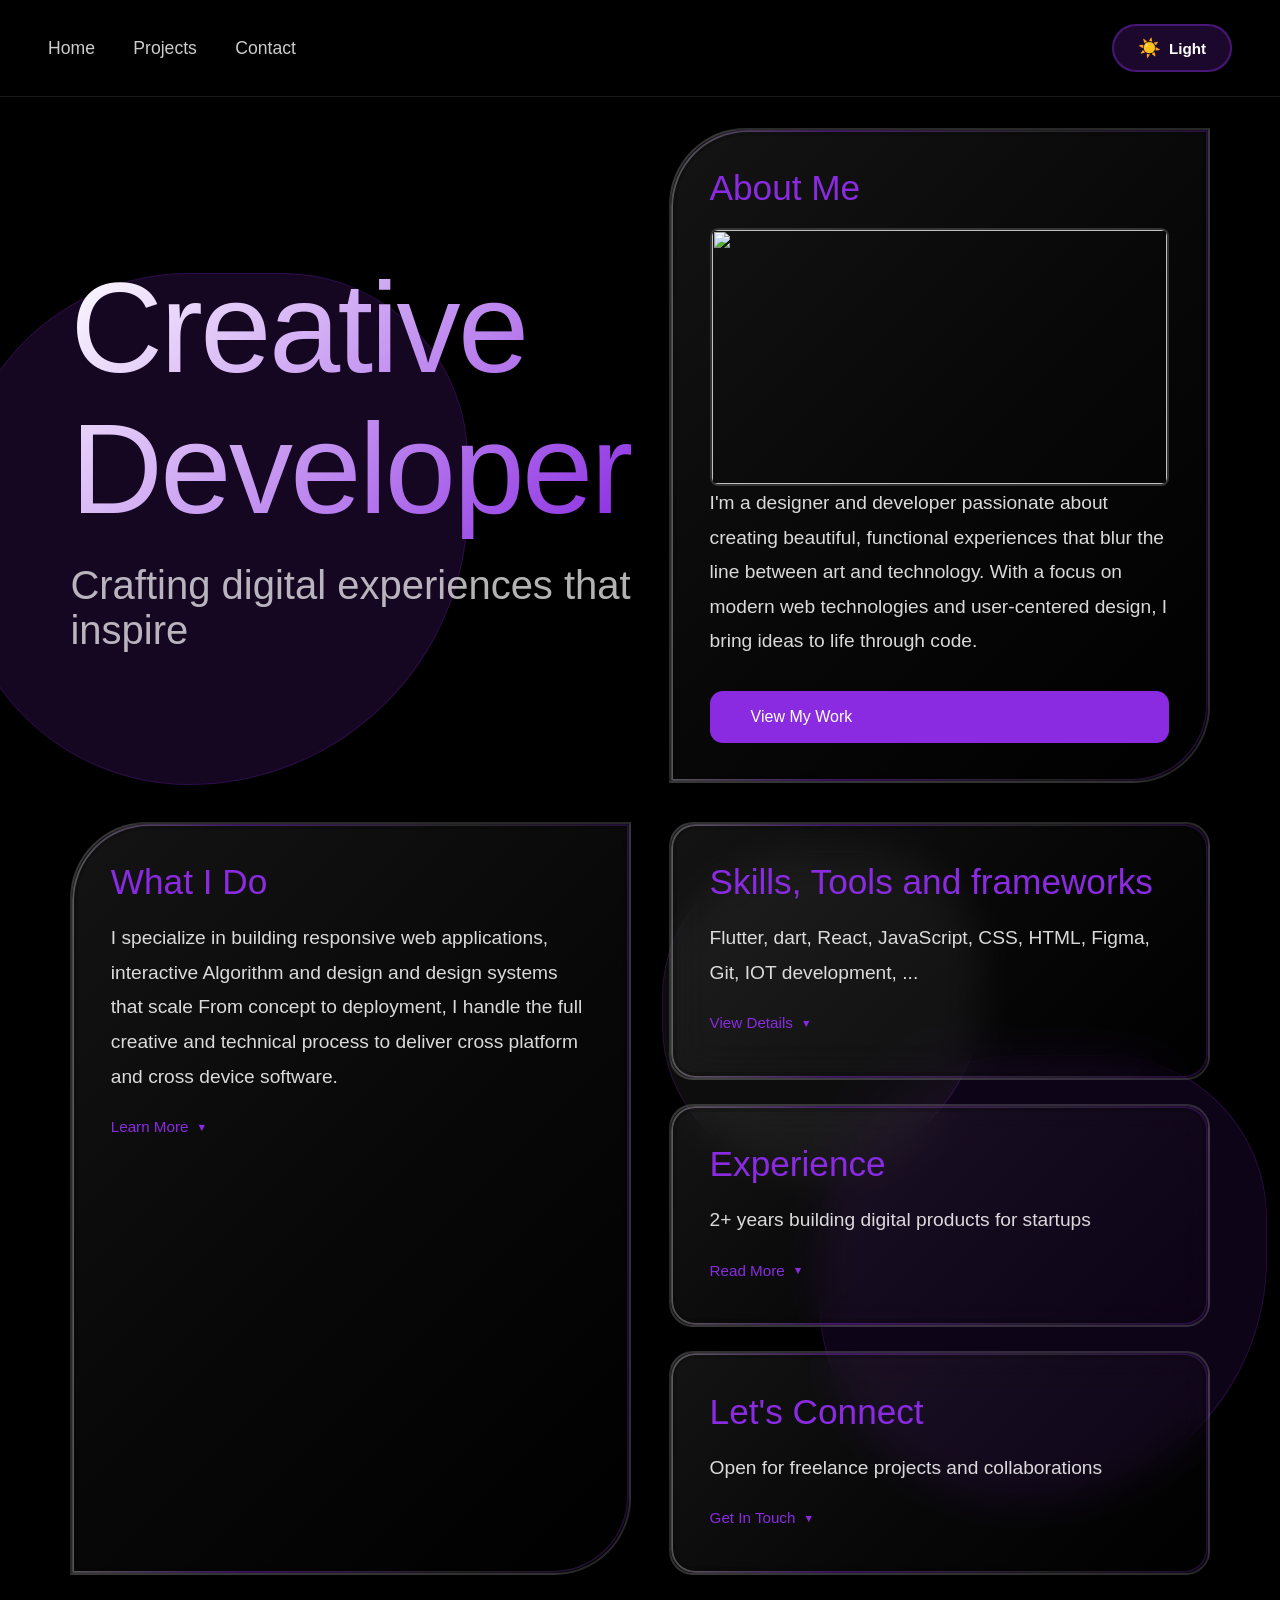
==== commit b9197ed1: "image update" ====
--- a/index.html
+++ b/index.html
@@ -1,11 +1,13 @@
 <!DOCTYPE html>
 <html lang="en">
+
 <head>
     <meta charset="UTF-8">
     <meta name="viewport" content="width=device-width, initial-scale=1.0">
     <title>Home - Portfolio</title>
     <link rel="stylesheet" href="content/style.css">
 </head>
+
 <body>
 
     <nav>
@@ -19,7 +21,7 @@
                 <span class="mode-icon" id="mode-icon">☀️</span>
                 <span id="mode-text">Light</span>
             </button>
-            
+
         </div>
     </nav>
 
@@ -42,8 +44,10 @@
 
                 <div class="glass-card card-1">
                     <h3>About Me</h3>
-                    <div class="img">                     <img src="/content/images/0934.jpg" alt="">      </div>
-                    <p>I'm a designer and developer passionate about creating beautiful, functional experiences that blur the line between art and technology. With a focus on modern web technologies and user-centered design, I bring ideas to life through code.</p>
+                    <div class="img"> <img src="content/images/1mg2.png" alt=""> </div>
+                    <p>I'm a designer and developer passionate about creating beautiful, functional experiences that
+                        blur the line between art and technology. With a focus on modern web technologies and
+                        user-centered design, I bring ideas to life through code.</p>
                     <a href="/projects.html" class="cta-button">View My Work</a>
                 </div>
 
@@ -51,10 +55,14 @@
 
                 <div class="glass-card card-2">
                     <h3>What I Do</h3>
-                    <p>I specialize in building responsive web applications, interactive Algorithm and design and design systems that scale From concept to deployment, I handle the full creative and technical process to deliver cross platform and cross device software.</p>
+                    <p>I specialize in building responsive web applications, interactive Algorithm and design and design
+                        systems that scale From concept to deployment, I handle the full creative and technical process
+                        to deliver cross platform and cross device software.</p>
                     <button class="dropdown-toggle" onclick="toggleDropdown(this)">Learn More</button>
                     <div class="dropdown-content">
-                        <p>My approach combines cutting-edge frontend frameworks, performance optimization, and accessibility best practices. I work with React, Vue, and vanilla JavaScript to create experiences that are both delightful and maintainable.</p>
+                        <p>My approach combines cutting-edge frontend frameworks, performance optimization, and
+                            accessibility best practices. I work with React, Vue, and vanilla JavaScript to create
+                            experiences that are both delightful and maintainable.</p>
                     </div>
                 </div>
 
@@ -66,7 +74,9 @@
                         <p>Flutter, dart, React, JavaScript, CSS, HTML, Figma, Git, IOT development, ...</p>
                         <button class="dropdown-toggle" onclick="toggleDropdown(this)">View Details</button>
                         <div class="dropdown-content">
-                            <p>I'm proficient in modern JavaScript frameworks, responsive design, animation libraries, version control, and design tools. I stay current with web standards and continuously explore emerging technologies to deliver cutting-edge solutions.</p>
+                            <p>I'm proficient in modern JavaScript frameworks, responsive design, animation libraries,
+                                version control, and design tools. I stay current with web standards and continuously
+                                explore emerging technologies to deliver cutting-edge solutions.</p>
                         </div>
                     </div>
 
@@ -76,7 +86,9 @@
                         <p>2+ years building digital products for startups </p>
                         <button class="dropdown-toggle" onclick="toggleDropdown(this)">Read More</button>
                         <div class="dropdown-content">
-                            <p>I've collaborated with cross-functional teams to ship products used by thousands of users. My experience spans e-commerce platforms, SaaS applications, marketing websites, and interactive installations.</p>
+                            <p>I've collaborated with cross-functional teams to ship products used by thousands of
+                                users. My experience spans e-commerce platforms, SaaS applications, marketing websites,
+                                and interactive installations.</p>
                         </div>
                     </div>
 
@@ -86,7 +98,9 @@
                         <p>Open for freelance projects and collaborations</p>
                         <button class="dropdown-toggle" onclick="toggleDropdown(this)">Get In Touch</button>
                         <div class="dropdown-content">
-                            <p>Whether you have a project in mind, need consulting, or just want to chat about web development and design, I'd love to hear from you. Drop me a message and let's create something amazing together.</p>
+                            <p>Whether you have a project in mind, need consulting, or just want to chat about web
+                                development and design, I'd love to hear from you. Drop me a message and let's create
+                                something amazing together.</p>
                         </div>
                     </div>
                 </div>
@@ -96,18 +110,18 @@
 
 
     <script>
-        
+
         function toggleDropdown(button) {
             button.classList.toggle('active');
             button.nextElementSibling.classList.toggle('active');
         }
 
-        
+
         function toggleMode() {
             document.body.classList.toggle('light-mode');
             const modeText = document.getElementById('mode-text');
             const modeIcon = document.getElementById('mode-icon');
-            
+
             if (document.body.classList.contains('light-mode')) {
                 modeText.textContent = 'Dark';
                 modeIcon.textContent = '🌙';
@@ -118,4 +132,5 @@
         }
     </script>
 </body>
+
 </html>
